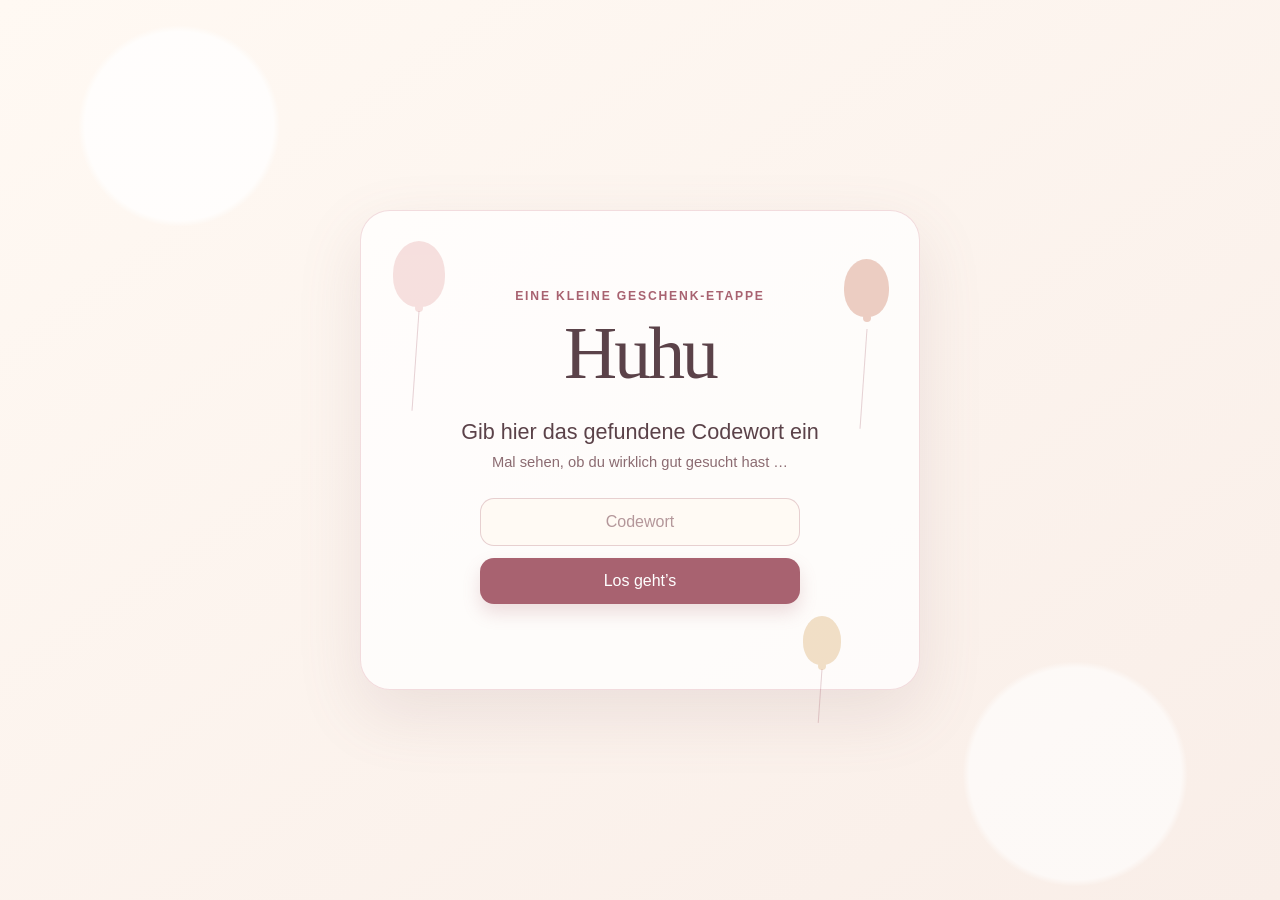
==== index.html @ c1e0a11e "erster commit" ====
<!doctype html>
<html lang="de">
  <head>
    <meta charset="UTF-8" />
    <meta name="viewport" content="width=device-width, initial-scale=1.0" />
    <meta
      name="description"
      content="Eine kleine Überraschung wartet auf dich."
    />
    <title>Eine kleine Überraschung</title>
    <link rel="stylesheet" href="styles.css" />
  </head>
  <body class="page page-entry">
    <main class="card" aria-labelledby="page-title">
      <div class="balloon balloon-one" aria-hidden="true"><span></span></div>
      <div class="balloon balloon-two" aria-hidden="true"><span></span></div>
      <div class="balloon balloon-three" aria-hidden="true"><span></span></div>

      <p class="eyebrow">Eine kleine Geschenk-Etappe</p>
      <h1 id="page-title">Huhu</h1>
      <p class="intro">Gib hier das gefundene Codewort ein</p>
      <p class="subline">Mal sehen, ob du wirklich gut gesucht hast …</p>

      <form id="code-form" class="code-form">
        <label class="sr-only" for="codeword">Codewort</label>
        <input
          id="codeword"
          name="codeword"
          type="text"
          autocomplete="off"
          autocapitalize="none"
          spellcheck="false"
          placeholder="Codewort"
          required
        />
        <button type="submit">Los geht’s</button>
        <p id="error-message" class="error-message" role="alert" hidden>
          Falsches Codewort
        </p>
      </form>
    </main>

    <script src="script.js"></script>
  </body>
</html>
---- styles.css ----
:root {
  --cream: #fff9f3;
  --cream-deep: #f9eee8;
  --rose: #dca6ae;
  --rose-dark: #a86270;
  --rose-soft: #f4d9d8;
  --ink: #5b4249;
  --muted: #8b6b71;
  --white: #ffffff;
}

* {
  box-sizing: border-box;
}

html {
  min-width: 320px;
  min-height: 100%;
}

body {
  margin: 0;
  min-width: 320px;
  min-height: 100vh;
  color: var(--ink);
  font-family: "Trebuchet MS", "Segoe UI", sans-serif;
}

button,
input {
  font: inherit;
}

.page {
  display: grid;
  min-height: 100vh;
  place-items: center;
  overflow: hidden;
  padding: 28px 18px;
  background:
    radial-gradient(circle at 14% 14%, rgba(255, 255, 255, 0.78) 0 7%, transparent 7.5%),
    radial-gradient(circle at 84% 86%, rgba(255, 255, 255, 0.62) 0 8%, transparent 8.5%),
    linear-gradient(145deg, var(--cream) 0%, var(--cream-deep) 100%);
}

.card {
  position: relative;
  width: min(100%, 560px);
  min-height: 480px;
  padding: 78px clamp(24px, 8vw, 68px) 58px;
  border: 1px solid rgba(220, 166, 174, 0.38);
  border-radius: 30px;
  background: rgba(255, 255, 255, 0.73);
  box-shadow: 0 24px 65px rgba(139, 107, 113, 0.14);
  text-align: center;
  isolation: isolate;
}

.gift-card {
  min-height: 560px;
  padding-top: 72px;
}

.eyebrow {
  margin: 0 0 14px;
  color: var(--rose-dark);
  font-size: 0.76rem;
  font-weight: 700;
  letter-spacing: 0.15em;
  text-transform: uppercase;
}

h1 {
  margin: 0;
  color: var(--ink);
  font-family: Georgia, "Times New Roman", serif;
  font-size: clamp(2.8rem, 9vw, 4.6rem);
  font-weight: 400;
  letter-spacing: -0.04em;
  line-height: 1;
}

.gift-card h1 {
  font-size: clamp(2.35rem, 7vw, 3.8rem);
}

.intro {
  margin: 25px 0 7px;
  font-size: clamp(1.1rem, 3vw, 1.35rem);
  line-height: 1.45;
}

.subline {
  margin: 0 auto 28px;
  color: var(--muted);
  font-size: 0.92rem;
}

.code-form {
  display: grid;
  gap: 12px;
  margin: 0 auto;
  max-width: 320px;
}

input {
  width: 100%;
  border: 1px solid rgba(168, 98, 112, 0.28);
  border-radius: 14px;
  padding: 14px 16px;
  color: var(--ink);
  background: rgba(255, 249, 243, 0.8);
  outline: none;
  text-align: center;
  transition: border-color 180ms ease, box-shadow 180ms ease;
}

input::placeholder {
  color: #b4979a;
}

input:focus {
  border-color: var(--rose-dark);
  box-shadow: 0 0 0 4px rgba(220, 166, 174, 0.2);
}

button {
  border: 0;
  border-radius: 14px;
  padding: 14px 18px;
  color: var(--white);
  background: var(--rose-dark);
  box-shadow: 0 9px 18px rgba(168, 98, 112, 0.2);
  cursor: pointer;
  transition: transform 180ms ease, background 180ms ease, box-shadow 180ms ease;
}

button:hover {
  background: #995a68;
  box-shadow: 0 12px 24px rgba(168, 98, 112, 0.26);
  transform: translateY(-2px);
}

button:active {
  transform: translateY(0);
}

.error-message {
  margin: 2px 0 0;
  color: #a24958;
  font-size: 0.9rem;
}

.gift-image-wrap {
  display: grid;
  min-height: 205px;
  margin: 28px auto 0;
  overflow: hidden;
  place-items: center;
  border: 1px solid rgba(220, 166, 174, 0.3);
  border-radius: 20px;
  background: rgba(249, 238, 232, 0.75);
}

.gift-image-wrap img {
  display: block;
  width: 100%;
  max-height: 340px;
  object-fit: contain;
}

.image-placeholder {
  min-height: 205px;
  display: grid;
  place-items: center;
  padding: 30px;
  color: var(--muted);
  font-size: 0.95rem;
}

.balloon {
  position: absolute;
  z-index: -1;
  width: 52px;
  height: 66px;
  border-radius: 50% 50% 46% 46%;
  opacity: 0.8;
  animation: float 5.6s ease-in-out infinite;
}

.balloon::before {
  position: absolute;
  bottom: -5px;
  left: 50%;
  width: 8px;
  height: 8px;
  border-radius: 50%;
  background: inherit;
  content: "";
  transform: translateX(-50%);
}

.balloon span {
  position: absolute;
  top: 70px;
  left: 50%;
  width: 1px;
  height: 100px;
  background: rgba(168, 98, 112, 0.34);
  transform: translateX(-50%) rotate(4deg);
  transform-origin: top;
}

.balloon-one {
  top: 30px;
  left: 32px;
  background: var(--rose-soft);
  animation-delay: -1.7s;
}

.balloon-two {
  top: 48px;
  right: 30px;
  width: 45px;
  height: 58px;
  background: #e8c2b5;
  animation-delay: -3.2s;
}

.balloon-three {
  right: 78px;
  bottom: 24px;
  width: 38px;
  height: 49px;
  background: #eed8ba;
  animation-delay: -4.4s;
}

.balloon-three span {
  top: 53px;
  height: 54px;
}

.confetti {
  position: fixed;
  z-index: 10;
  inset: 0;
  pointer-events: none;
}

.confetti-piece {
  position: absolute;
  top: -20px;
  width: 9px;
  height: 16px;
  border-radius: 3px;
  animation: fall 1s cubic-bezier(0.22, 0.7, 0.35, 1) forwards;
}

.sr-only {
  position: absolute;
  width: 1px;
  height: 1px;
  padding: 0;
  overflow: hidden;
  clip: rect(0, 0, 0, 0);
  white-space: nowrap;
  border: 0;
}

@keyframes float {
  0%,
  100% {
    transform: translateY(0) rotate(-3deg);
  }
  50% {
    transform: translateY(-13px) rotate(4deg);
  }
}

@keyframes fall {
  to {
    transform: translate3d(var(--drift), 110vh, 0) rotate(var(--rotation));
    opacity: 0;
  }
}

@media (max-width: 520px) {
  .page {
    padding: 16px;
  }

  .card {
    min-height: 460px;
    padding: 72px 22px 45px;
  }

  .gift-card {
    min-height: 510px;
    padding-top: 66px;
  }

  .balloon-one {
    left: 18px;
  }

  .balloon-two {
    right: 16px;
  }

  .balloon-three {
    right: 62px;
  }
}

@media (prefers-reduced-motion: reduce) {
  *,
  *::before,
  *::after {
    scroll-behavior: auto !important;
    animation-duration: 0.01ms !important;
    animation-iteration-count: 1 !important;
    transition-duration: 0.01ms !important;
  }
}
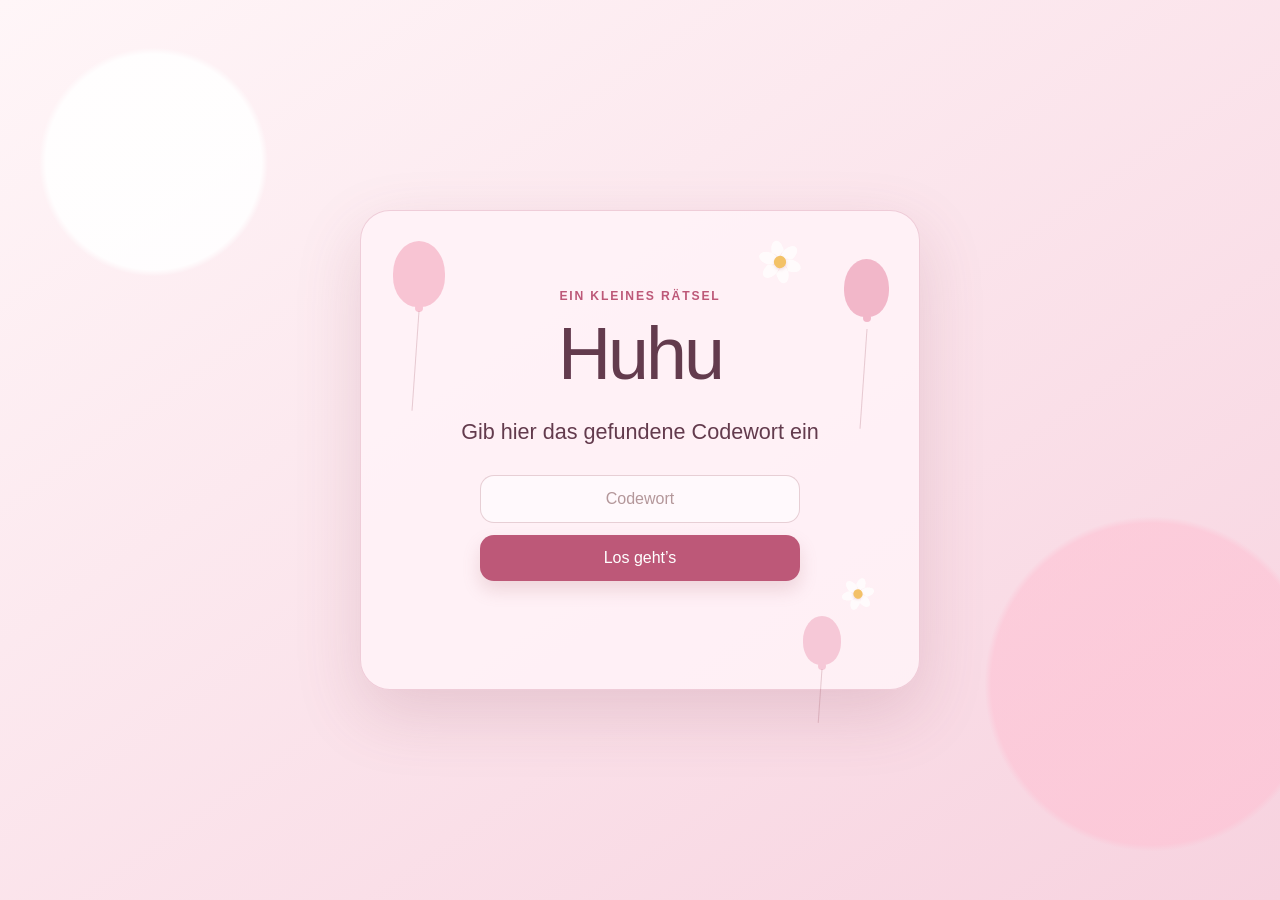
==== commit 7dc5a117: "design changes" ====
--- a/index.html
+++ b/index.html
@@ -15,11 +15,26 @@
       <div class="balloon balloon-one" aria-hidden="true"><span></span></div>
       <div class="balloon balloon-two" aria-hidden="true"><span></span></div>
       <div class="balloon balloon-three" aria-hidden="true"><span></span></div>
+      <div class="daisy daisy-one" aria-hidden="true">
+        <span class="petal" style="--angle: 0deg"></span>
+        <span class="petal" style="--angle: 60deg"></span>
+        <span class="petal" style="--angle: 120deg"></span>
+        <span class="petal" style="--angle: 180deg"></span>
+        <span class="petal" style="--angle: 240deg"></span>
+        <span class="petal" style="--angle: 300deg"></span>
+      </div>
+      <div class="daisy daisy-two" aria-hidden="true">
+        <span class="petal" style="--angle: 0deg"></span>
+        <span class="petal" style="--angle: 60deg"></span>
+        <span class="petal" style="--angle: 120deg"></span>
+        <span class="petal" style="--angle: 180deg"></span>
+        <span class="petal" style="--angle: 240deg"></span>
+        <span class="petal" style="--angle: 300deg"></span>
+      </div>
 
-      <p class="eyebrow">Eine kleine Geschenk-Etappe</p>
+      <p class="eyebrow">Ein kleines Rätsel</p>
       <h1 id="page-title">Huhu</h1>
       <p class="intro">Gib hier das gefundene Codewort ein</p>
-      <p class="subline">Mal sehen, ob du wirklich gut gesucht hast …</p>
 
       <form id="code-form" class="code-form">
         <label class="sr-only" for="codeword">Codewort</label>
--- a/styles.css
+++ b/styles.css
@@ -1,11 +1,11 @@
 :root {
-  --cream: #fff9f3;
-  --cream-deep: #f9eee8;
-  --rose: #dca6ae;
-  --rose-dark: #a86270;
-  --rose-soft: #f4d9d8;
-  --ink: #5b4249;
-  --muted: #8b6b71;
+  --cream: #fff4f7;
+  --cream-deep: #f8dce5;
+  --rose: #e887a2;
+  --rose-dark: #bd5878;
+  --rose-soft: #f7b9cb;
+  --ink: #633b4d;
+  --muted: #956377;
   --white: #ffffff;
 }
 
@@ -23,7 +23,7 @@
   min-width: 320px;
   min-height: 100vh;
   color: var(--ink);
-  font-family: "Trebuchet MS", "Segoe UI", sans-serif;
+  font-family: Arial, Helvetica, sans-serif;
 }
 
 button,
@@ -38,9 +38,9 @@
   overflow: hidden;
   padding: 28px 18px;
   background:
-    radial-gradient(circle at 14% 14%, rgba(255, 255, 255, 0.78) 0 7%, transparent 7.5%),
-    radial-gradient(circle at 84% 86%, rgba(255, 255, 255, 0.62) 0 8%, transparent 8.5%),
-    linear-gradient(145deg, var(--cream) 0%, var(--cream-deep) 100%);
+    radial-gradient(circle at 12% 18%, rgba(255, 255, 255, 0.9) 0 8%, transparent 8.5%),
+    radial-gradient(circle at 90% 76%, rgba(255, 190, 209, 0.52) 0 12%, transparent 12.5%),
+    linear-gradient(145deg, #fff6f8 0%, #f7d2df 100%);
 }
 
 .card {
@@ -48,16 +48,17 @@
   width: min(100%, 560px);
   min-height: 480px;
   padding: 78px clamp(24px, 8vw, 68px) 58px;
-  border: 1px solid rgba(220, 166, 174, 0.38);
+  border: 1px solid rgba(189, 88, 120, 0.24);
   border-radius: 30px;
-  background: rgba(255, 255, 255, 0.73);
-  box-shadow: 0 24px 65px rgba(139, 107, 113, 0.14);
+  background: rgba(255, 244, 248, 0.84);
+  box-shadow: 0 24px 65px rgba(143, 70, 96, 0.18);
   text-align: center;
   isolation: isolate;
 }
 
 .gift-card {
-  min-height: 560px;
+  width: min(100%, 620px);
+  min-height: 0;
   padding-top: 72px;
 }
 
@@ -73,7 +74,7 @@
 h1 {
   margin: 0;
   color: var(--ink);
-  font-family: Georgia, "Times New Roman", serif;
+  font-family: Arial, Helvetica, sans-serif;
   font-size: clamp(2.8rem, 9vw, 4.6rem);
   font-weight: 400;
   letter-spacing: -0.04em;
@@ -85,15 +86,9 @@
 }
 
 .intro {
-  margin: 25px 0 7px;
+  margin: 25px 0 28px;
   font-size: clamp(1.1rem, 3vw, 1.35rem);
   line-height: 1.45;
-}
-
-.subline {
-  margin: 0 auto 28px;
-  color: var(--muted);
-  font-size: 0.92rem;
 }
 
 .code-form {
@@ -109,7 +104,7 @@
   border-radius: 14px;
   padding: 14px 16px;
   color: var(--ink);
-  background: rgba(255, 249, 243, 0.8);
+  background: rgba(255, 250, 252, 0.92);
   outline: none;
   text-align: center;
   transition: border-color 180ms ease, box-shadow 180ms ease;
@@ -153,20 +148,25 @@
 
 .gift-image-wrap {
   display: grid;
-  min-height: 205px;
+  width: min(100%, 460px);
+  height: clamp(270px, 42vw, 365px);
   margin: 28px auto 0;
   overflow: hidden;
   place-items: center;
   border: 1px solid rgba(220, 166, 174, 0.3);
   border-radius: 20px;
-  background: rgba(249, 238, 232, 0.75);
+  background: rgba(250, 215, 226, 0.82);
+  box-shadow: inset 0 0 0 8px rgba(255, 255, 255, 0.2),
+    0 14px 26px rgba(139, 107, 113, 0.1);
 }
 
 .gift-image-wrap img {
   display: block;
   width: 100%;
-  max-height: 340px;
-  object-fit: contain;
+  height: 100%;
+  object-fit: cover;
+  object-position: center 56%;
+  mix-blend-mode: multiply;
 }
 
 .image-placeholder {
@@ -223,7 +223,7 @@
   right: 30px;
   width: 45px;
   height: 58px;
-  background: #e8c2b5;
+  background: #efa9bf;
   animation-delay: -3.2s;
 }
 
@@ -232,13 +232,62 @@
   bottom: 24px;
   width: 38px;
   height: 49px;
-  background: #eed8ba;
+  background: #f5bfd0;
   animation-delay: -4.4s;
 }
 
 .balloon-three span {
   top: 53px;
   height: 54px;
+}
+
+.daisy {
+  position: absolute;
+  z-index: -1;
+  width: 54px;
+  height: 54px;
+  opacity: 0.9;
+  animation: float 6.4s ease-in-out infinite;
+}
+
+.daisy .petal {
+  position: absolute;
+  top: 50%;
+  left: 50%;
+  width: 15px;
+  height: 25px;
+  border-radius: 50% 50% 46% 46%;
+  background: #fffdfd;
+  box-shadow: inset 0 -2px 0 rgba(232, 135, 162, 0.16);
+  transform: translate(-50%, -50%) rotate(var(--angle)) translateY(-14px);
+  transform-origin: center;
+}
+
+.daisy::after {
+  position: absolute;
+  top: 50%;
+  left: 50%;
+  width: 15px;
+  height: 15px;
+  border-radius: 50%;
+  background: #f2bd58;
+  box-shadow: 0 2px 4px rgba(189, 88, 120, 0.2);
+  content: "";
+  transform: translate(-50%, -50%);
+}
+
+.daisy-one {
+  top: 24px;
+  right: 112px;
+  transform: scale(0.82) rotate(-12deg);
+  animation-delay: -2.4s;
+}
+
+.daisy-two {
+  right: 34px;
+  bottom: 68px;
+  transform: scale(0.62) rotate(18deg);
+  animation-delay: -4.8s;
 }
 
 .confetti {
@@ -296,7 +345,6 @@
   }
 
   .gift-card {
-    min-height: 510px;
     padding-top: 66px;
   }
 
